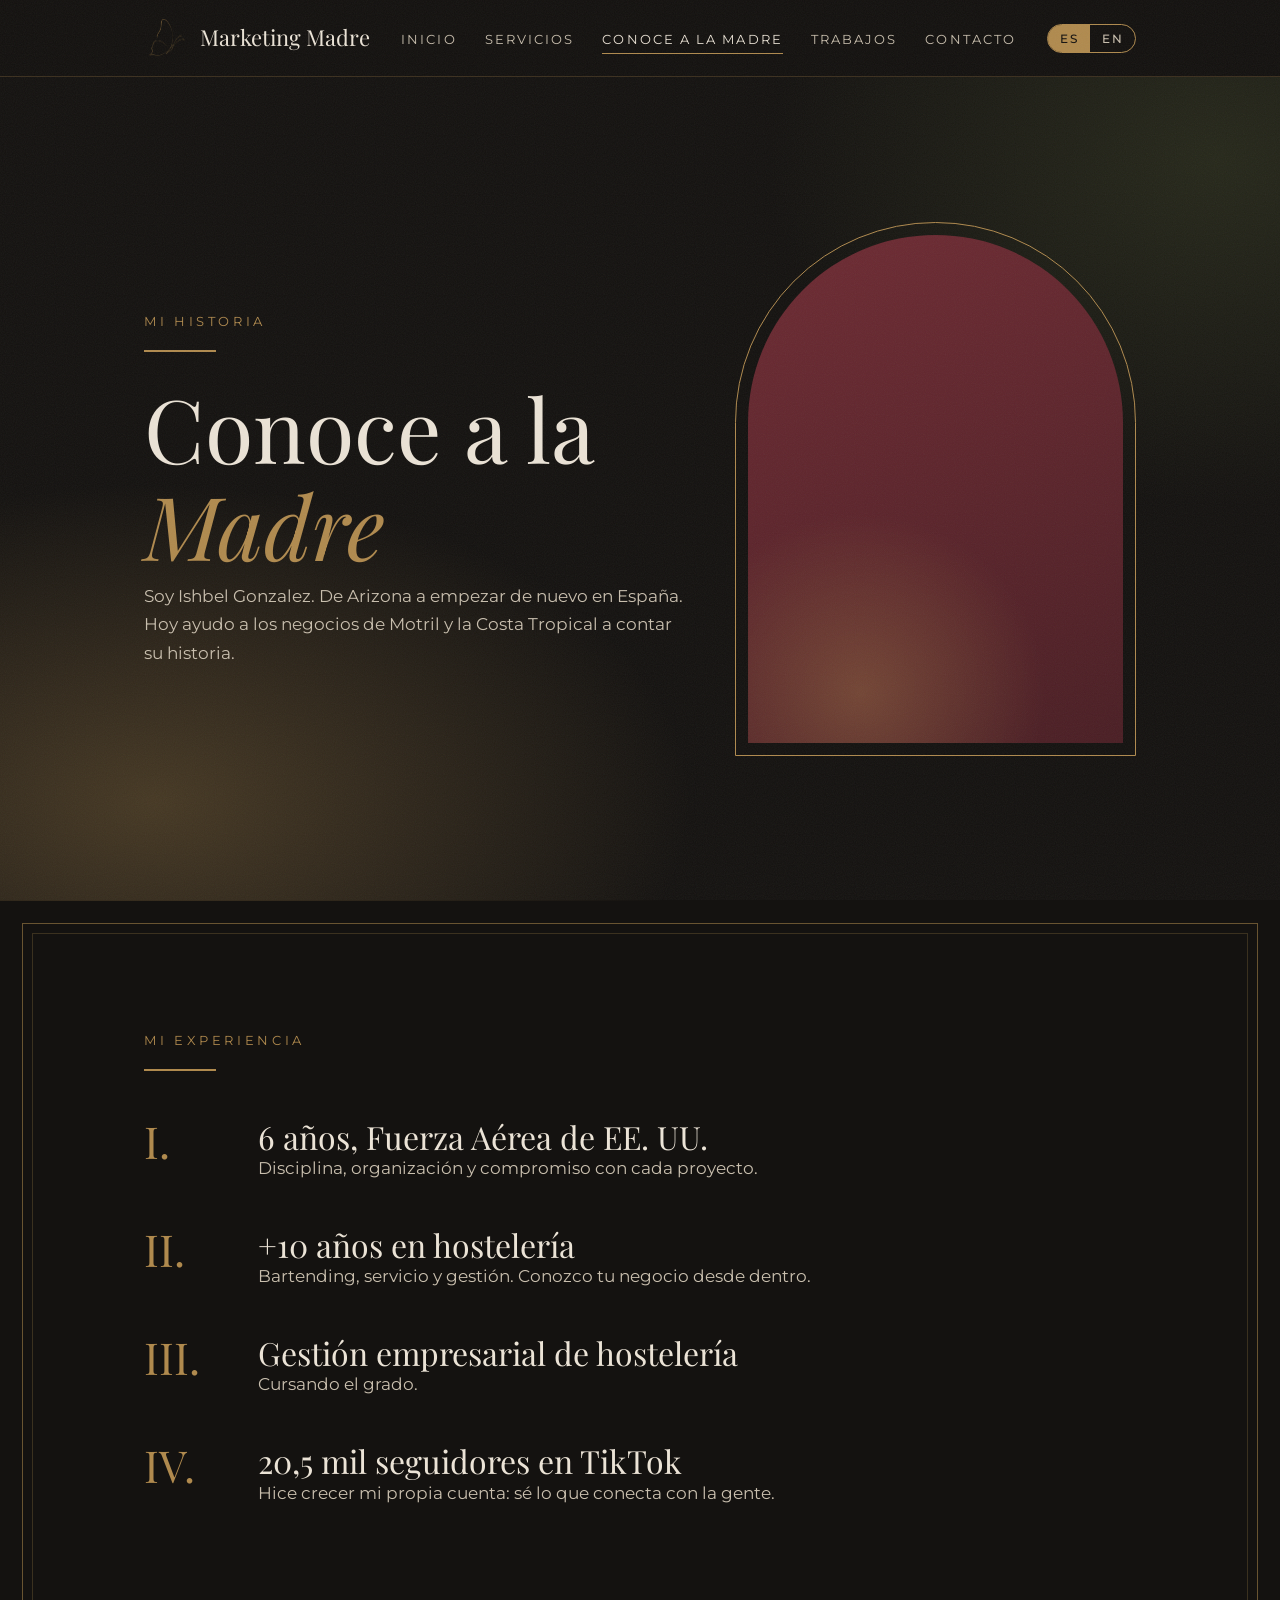
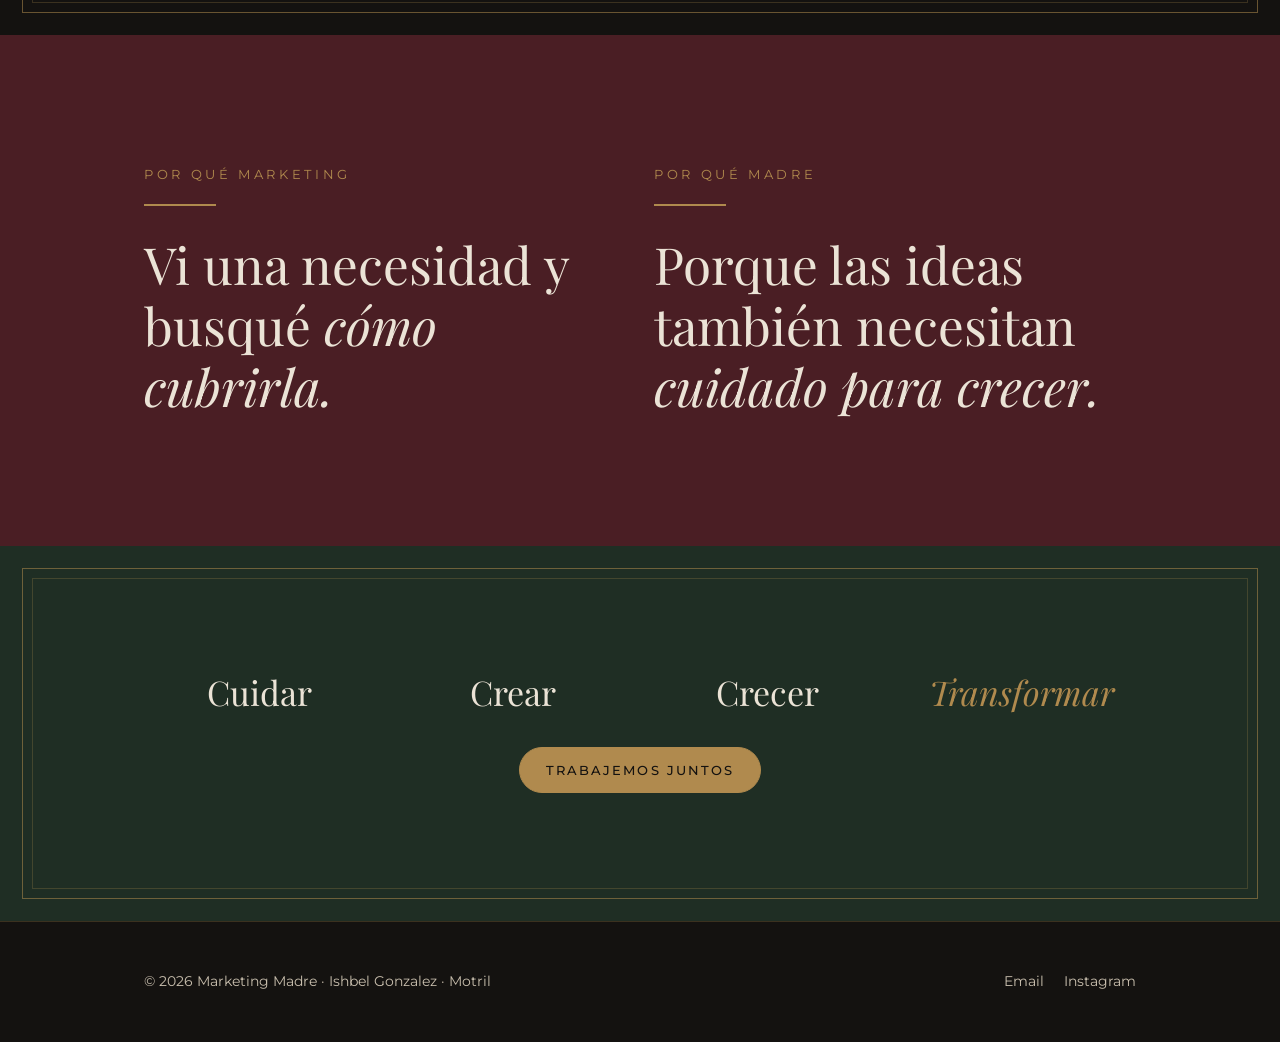
==== conoce.html @ c65c8752 "Launch Marketing Madre website Five pages (Inicio, Servicios, Conoce a la Madre, Trabajos, Contacto)" ====
<!doctype html>
<html lang="es">
<head>
  <meta charset="utf-8">
  <meta name="viewport" content="width=device-width, initial-scale=1">
  <title>Conoce a la Madre · Marketing Madre</title>
  <meta name="description" content="De Arizona a Motril: la historia detrás de Marketing Madre.">
  <link rel="icon" href="assets/mm-butterfly-brass.png">
  <link rel="preconnect" href="https://fonts.googleapis.com">
  <link rel="preconnect" href="https://fonts.gstatic.com" crossorigin>
  <link href="https://fonts.googleapis.com/css2?family=Montserrat:wght@400;500&family=Playfair+Display:ital@0;1&display=swap" rel="stylesheet">
  <link rel="stylesheet" href="styles.css">
</head>
<body>

<header class="site-header">
  <nav class="wrap nav" aria-label="Principal">
    <a class="brand" href="index.html"><img src="assets/mm-butterfly-brass.png" alt=""><span>Marketing Madre</span></a>
    <ul class="nav-links">
      <li><a href="index.html"><span data-lang="es">Inicio</span><span data-lang="en">Home</span></a></li>
      <li><a href="servicios.html"><span data-lang="es">Servicios</span><span data-lang="en">Services</span></a></li>
      <li><a href="conoce.html" aria-current="page"><span data-lang="es">Conoce a la Madre</span><span data-lang="en">Meet the Madre</span></a></li>
      <li><a href="trabajos.html"><span data-lang="es">Trabajos</span><span data-lang="en">Work</span></a></li>
      <li><a href="contacto.html"><span data-lang="es">Contacto</span><span data-lang="en">Contact</span></a></li>
    </ul>
    <div style="display:flex;gap:12px;align-items:center">
      <div class="lang-toggle" role="group" aria-label="Idioma / Language">
        <button type="button" data-set="es" aria-pressed="true">ES</button>
        <button type="button" data-set="en" aria-pressed="false">EN</button>
      </div>
      <button class="menu-btn" type="button" aria-expanded="false">MENÚ</button>
    </div>
  </nav>
</header>

<main>
  <section class="hero">
    <div class="wrap hero-grid">
      <div>
        <p class="eyebrow"><span data-lang="es">Mi historia</span><span data-lang="en">My story</span></p>
        <hr class="rule">
        <h1 data-lang="es">Conoce a la <em>Madre</em></h1>
        <h1 data-lang="en">Meet the <em>Madre</em></h1>
        <p class="lead" data-lang="es">Soy Ishbel Gonzalez. De Arizona a empezar de nuevo en España. Hoy ayudo a los negocios de Motril y la Costa Tropical a contar su historia.</p>
        <p class="lead" data-lang="en">I'm Ishbel Gonzalez. From Arizona to a new beginning in Spain. Today I help businesses in Motril and the Costa Tropical tell their story.</p>
      </div>
      <!-- To add your photo: save it as website/assets/ishbel.jpg -->
      <div class="arch">
        <div class="arch-inner"><img src="assets/ishbel.jpg" alt="Ishbel Gonzalez, fundadora de Marketing Madre" onerror="this.remove()"></div>
      </div>
    </div>
  </section>

  <section class="bg-ink framed">
    <div class="wrap">
      <p class="eyebrow"><span data-lang="es">Mi experiencia</span><span data-lang="en">My experience</span></p>
      <hr class="rule">
      <div class="timeline mt-48">
        <div class="timeline-item">
          <div class="numeral">I.</div>
          <div><h3 data-lang="es">6 años, Fuerza Aérea de EE. UU.</h3><h3 data-lang="en">6 years in the U.S. Air Force</h3>
            <p data-lang="es">Disciplina, organización y compromiso con cada proyecto.</p><p data-lang="en">Discipline, organisation and commitment to every project.</p></div>
        </div>
        <div class="timeline-item">
          <div class="numeral">II.</div>
          <div><h3 data-lang="es">+10 años en hostelería</h3><h3 data-lang="en">10+ years in hospitality</h3>
            <p data-lang="es">Bartending, servicio y gestión. Conozco tu negocio desde dentro.</p><p data-lang="en">Bartending, service and management. I know your business from the inside.</p></div>
        </div>
        <div class="timeline-item">
          <div class="numeral">III.</div>
          <div><h3 data-lang="es">Gestión empresarial de hostelería</h3><h3 data-lang="en">Hospitality business management</h3>
            <p data-lang="es">Cursando el grado.</p><p data-lang="en">Currently completing my degree.</p></div>
        </div>
        <div class="timeline-item">
          <div class="numeral">IV.</div>
          <div><h3 data-lang="es">20,5 mil seguidores en TikTok</h3><h3 data-lang="en">20.5K followers on TikTok</h3>
            <p data-lang="es">Hice crecer mi propia cuenta: sé lo que conecta con la gente.</p><p data-lang="en">I grew my own account, so I know what connects with people.</p></div>
        </div>
      </div>
    </div>
  </section>

  <section class="bg-merlot">
    <div class="wrap grid-2" style="align-items:center">
      <div>
        <p class="eyebrow"><span data-lang="es">Por qué marketing</span><span data-lang="en">Why marketing</span></p>
        <hr class="rule">
        <p class="quote" data-lang="es">Vi una necesidad y busqué <em>cómo cubrirla.</em></p>
        <p class="quote" data-lang="en">I saw a need, and I found <em>a way to meet it.</em></p>
      </div>
      <div>
        <p class="eyebrow"><span data-lang="es">Por qué Madre</span><span data-lang="en">Why Madre</span></p>
        <hr class="rule">
        <p class="quote" data-lang="es">Porque las ideas también necesitan <em>cuidado para crecer.</em></p>
        <p class="quote" data-lang="en">Because ideas need <em>care to grow, too.</em></p>
      </div>
    </div>
  </section>

  <section class="bg-forest framed">
    <div class="wrap center">
      <div class="grid-4">
        <div><h3 data-lang="es">Cuidar</h3><h3 data-lang="en">Care</h3></div>
        <div><h3 data-lang="es">Crear</h3><h3 data-lang="en">Create</h3></div>
        <div><h3 data-lang="es">Crecer</h3><h3 data-lang="en">Grow</h3></div>
        <div><h3 data-lang="es"><em>Transformar</em></h3><h3 data-lang="en"><em>Transform</em></h3></div>
      </div>
      <div class="cta-row" style="justify-content:center">
        <a class="btn btn-solid" href="contacto.html"><span data-lang="es">Trabajemos juntos</span><span data-lang="en">Let's work together</span></a>
      </div>
    </div>
  </section>
</main>

<footer class="site-footer">
  <div class="wrap footer-grid">
    <span>© <span data-year></span> Marketing Madre · Ishbel Gonzalez · Motril</span>
    <span><a data-email href="#">Email</a><a data-instagram href="#">Instagram</a></span>
  </div>
</footer>

<script src="main.js"></script>
</body>
</html>
---- styles.css ----
:root {
  --ink: #141210;
  --merlot: #4a1e24;
  --wine: #6e2b33;
  --forest: #1f2e24;
  --olive: #5e6b3a;
  --brass: #b08a4e;
  --bone: #ebe3d6;
  --muted: #c9bfae;
  --serif: "Playfair Display", Georgia, serif;
  --sans: "Montserrat", system-ui, sans-serif;
  --gutter: clamp(20px, 5vw, 64px);
  --max: 1120px;
}

* { box-sizing: border-box; margin: 0; padding: 0; }

html { scroll-behavior: smooth; }

body {
  background: var(--ink);
  color: var(--bone);
  font-family: var(--sans);
  font-size: 17px;
  line-height: 1.7;
  -webkit-font-smoothing: antialiased;
}

/* soft film grain over everything */
body::before {
  content: "";
  position: fixed;
  inset: 0;
  pointer-events: none;
  z-index: 100;
  opacity: 0.06;
  background-image: url("data:image/svg+xml,%3Csvg xmlns='http://www.w3.org/2000/svg' width='160' height='160'%3E%3Cfilter id='n'%3E%3CfeTurbulence type='fractalNoise' baseFrequency='0.9' numOctaves='2' stitchTiles='stitch'/%3E%3C/filter%3E%3Crect width='100%25' height='100%25' filter='url(%23n)'/%3E%3C/svg%3E");
}

a { color: inherit; }
img { max-width: 100%; display: block; }

.wrap { max-width: var(--max); margin: 0 auto; padding: 0 var(--gutter); }

/* ---------- type ---------- */
h1, h2, h3 { font-family: var(--serif); font-weight: 400; line-height: 1.1; }
h1 { font-size: clamp(44px, 7vw, 88px); }
h2 { font-size: clamp(34px, 4.5vw, 56px); }
h3 { font-size: clamp(26px, 3vw, 34px); }
h1 em, h2 em, h3 em { color: var(--brass); }

.eyebrow {
  font-size: 13px;
  letter-spacing: 0.28em;
  text-transform: uppercase;
  color: var(--brass);
}
.rule { width: 72px; height: 2px; background: var(--brass); margin: 18px 0 28px; border: 0; }
.rule.center { margin-left: auto; margin-right: auto; }
.sub { font-family: var(--serif); font-style: italic; color: var(--brass); font-size: clamp(20px, 2.2vw, 26px); }
.lead { color: var(--muted); max-width: 56ch; }

/* ---------- header ---------- */
.site-header {
  position: sticky;
  top: 0;
  z-index: 50;
  background: rgba(20, 18, 16, 0.86);
  backdrop-filter: blur(8px);
  border-bottom: 1px solid rgba(176, 138, 78, 0.25);
}
.nav { display: flex; align-items: center; justify-content: space-between; gap: 20px; height: 76px; }
.brand { display: flex; align-items: center; gap: 12px; text-decoration: none; }
.brand img { width: 44px; height: 44px; object-fit: contain; }
.brand span { font-family: var(--serif); font-size: 22px; white-space: nowrap; }
.nav-links { display: flex; align-items: center; gap: 28px; list-style: none; }
.nav-links a {
  text-decoration: none;
  white-space: nowrap;
  font-size: 13px;
  letter-spacing: 0.16em;
  text-transform: uppercase;
  color: var(--muted);
  padding: 6px 0;
  border-bottom: 1px solid transparent;
}
.nav-links a:hover, .nav-links a[aria-current="page"] { color: var(--bone); border-bottom-color: var(--brass); }

.lang-toggle {
  display: flex;
  border: 1px solid var(--brass);
  border-radius: 999px;
  overflow: hidden;
}
.lang-toggle button {
  background: none;
  border: 0;
  color: var(--muted);
  font: 500 12px var(--sans);
  letter-spacing: 0.12em;
  padding: 6px 12px;
  cursor: pointer;
}
.lang-toggle button[aria-pressed="true"] { background: var(--brass); color: var(--ink); }

.menu-btn { display: none; background: none; border: 1px solid var(--brass); color: var(--bone); border-radius: 6px; padding: 8px 12px; font: 500 12px var(--sans); letter-spacing: 0.14em; cursor: pointer; }

@media (max-width: 1040px) {
  .menu-btn { display: block; }
  .nav-links {
    display: none;
    position: absolute;
    top: 76px; left: 0; right: 0;
    flex-direction: column;
    gap: 0;
    background: var(--ink);
    border-bottom: 1px solid rgba(176, 138, 78, 0.25);
    padding: 8px var(--gutter) 20px;
  }
  .nav-links.open { display: flex; }
  .nav-links li { width: 100%; }
  .nav-links a { display: block; padding: 14px 0; }
}

/* ---------- sections ---------- */
section { padding: clamp(72px, 10vw, 128px) 0; position: relative; }
.bg-merlot { background: var(--merlot); }
.bg-forest { background: var(--forest); }
.bg-ink { background: var(--ink); }

/* art-deco double frame */
.framed { position: relative; }
.framed::before, .framed::after {
  content: "";
  position: absolute;
  pointer-events: none;
  border: 1px solid var(--brass);
}
.framed::before { inset: 22px; opacity: 0.55; }
.framed::after { inset: 32px; opacity: 0.25; }

/* candle-glow hero */
.hero {
  min-height: calc(100vh - 76px);
  display: grid;
  align-items: center;
  background:
    radial-gradient(ellipse 60% 55% at 12% 88%, rgba(176, 138, 78, 0.32), transparent 70%),
    radial-gradient(ellipse 50% 60% at 95% 10%, rgba(94, 107, 58, 0.25), transparent 70%),
    var(--ink);
  overflow: hidden;
}
.hero-grid { display: grid; grid-template-columns: 1.15fr 0.85fr; gap: 48px; align-items: center; }
.hero p.lead { margin-top: 8px; }
.cta-row { display: flex; flex-wrap: wrap; gap: 14px; margin-top: 36px; }

.btn {
  display: inline-flex;
  align-items: center;
  gap: 10px;
  padding: 14px 26px;
  border-radius: 999px;
  font: 500 13px var(--sans);
  letter-spacing: 0.16em;
  text-transform: uppercase;
  text-decoration: none;
  border: 1px solid var(--brass);
  transition: background 0.2s, color 0.2s;
}
.btn-solid { background: var(--brass); color: var(--ink); }
.btn-solid:hover { background: var(--bone); border-color: var(--bone); }
.btn-ghost { color: var(--bone); }
.btn-ghost:hover { background: rgba(176, 138, 78, 0.15); }

/* arch (the chrysalis) */
.arch {
  aspect-ratio: 3 / 4;
  width: 100%;
  max-width: 420px;
  margin-left: auto;
  border: 1px solid var(--brass);
  border-radius: 999px 999px 0 0;
  padding: 12px;
}
.arch-inner {
  width: 100%;
  height: 100%;
  border-radius: 999px 999px 0 0;
  background:
    radial-gradient(ellipse 70% 50% at 30% 90%, rgba(176, 138, 78, 0.35), transparent 70%),
    linear-gradient(160deg, var(--wine), var(--merlot));
  background-size: cover;
  background-position: center top;
  display: grid;
  place-items: center;
  overflow: hidden;
}
.arch-inner img { width: 100%; height: 100%; object-fit: cover; object-position: top; }
.arch-inner .arch-logo { width: 46%; height: auto; object-fit: contain; opacity: 0.9; }

@media (max-width: 860px) {
  .hero-grid { grid-template-columns: 1fr; }
  .arch { margin: 12px auto 0; max-width: 320px; }
}

/* ---------- cards / lists ---------- */
.grid-2 { display: grid; grid-template-columns: repeat(2, minmax(0, 1fr)); gap: 28px; }
.grid-3 { display: grid; grid-template-columns: repeat(3, minmax(0, 1fr)); gap: 28px; }
.grid-4 { display: grid; grid-template-columns: repeat(4, minmax(0, 1fr)); gap: 24px; }
@media (max-width: 960px) { .grid-3, .grid-4 { grid-template-columns: repeat(2, minmax(0, 1fr)); } }
@media (max-width: 640px) { .grid-2, .grid-3, .grid-4 { grid-template-columns: 1fr; } }

.numeral { font-family: var(--serif); color: var(--brass); font-size: 44px; line-height: 1; }
.pillar h3 { margin: 14px 0 6px; font-size: 26px; }
.pillar p { color: var(--muted); font-size: 15px; }

.tier {
  border: 1px solid rgba(176, 138, 78, 0.45);
  padding: 36px 30px;
  display: flex;
  flex-direction: column;
  background: rgba(20, 18, 16, 0.35);
}
.tier.featured { border-color: var(--brass); background: rgba(176, 138, 78, 0.08); }
.tier .eyebrow { font-size: 12px; }
.tier h3 { margin: 10px 0 4px; }
.tier .price { font-family: var(--serif); font-size: 52px; color: var(--brass); margin: 6px 0 4px; }
.tier .price small { font-size: 18px; color: var(--muted); }
.tier ul { list-style: none; margin: 20px 0 28px; flex: 1; }
.tier li { padding: 9px 0; border-bottom: 1px solid rgba(235, 227, 214, 0.1); font-size: 15px; color: var(--muted); }
.tier li::before { content: "—"; color: var(--brass); margin-right: 10px; }

.timeline { display: grid; gap: 44px; }
.timeline-item { display: grid; grid-template-columns: 90px 1fr; gap: 24px; align-items: start; }
.timeline-item h3 { font-size: clamp(24px, 2.6vw, 32px); }
.timeline-item p { color: var(--muted); }

.quote { font-family: var(--serif); font-size: clamp(30px, 4vw, 52px); line-height: 1.2; max-width: 22ch; }

.placeholder {
  border: 1px dashed rgba(176, 138, 78, 0.6);
  padding: 44px 32px;
  text-align: center;
  color: var(--muted);
}
.placeholder .sub { display: block; margin-bottom: 8px; }

.contact-card {
  border: 1px solid rgba(176, 138, 78, 0.45);
  padding: 40px 32px;
  text-align: center;
  text-decoration: none;
  display: block;
  transition: background 0.2s;
}
.contact-card:hover { background: rgba(176, 138, 78, 0.1); }
.contact-card .eyebrow { display: block; margin-bottom: 12px; }
.contact-card strong { font-family: var(--serif); font-weight: 400; font-size: 26px; word-break: break-word; }

.center { text-align: center; }
.center .lead { margin-left: auto; margin-right: auto; }
.mt-48 { margin-top: 48px; }

/* ---------- footer ---------- */
.site-footer { border-top: 1px solid rgba(176, 138, 78, 0.25); padding: 48px 0; font-size: 14px; color: var(--muted); }
.footer-grid { display: flex; flex-wrap: wrap; justify-content: space-between; gap: 20px; align-items: center; }
.footer-grid a { text-decoration: none; margin-left: 20px; }
.footer-grid a:hover { color: var(--brass); }

/* ---------- language ---------- */
html[lang="es"] [data-lang="en"],
html[lang="en"] [data-lang="es"] { display: none !important; }
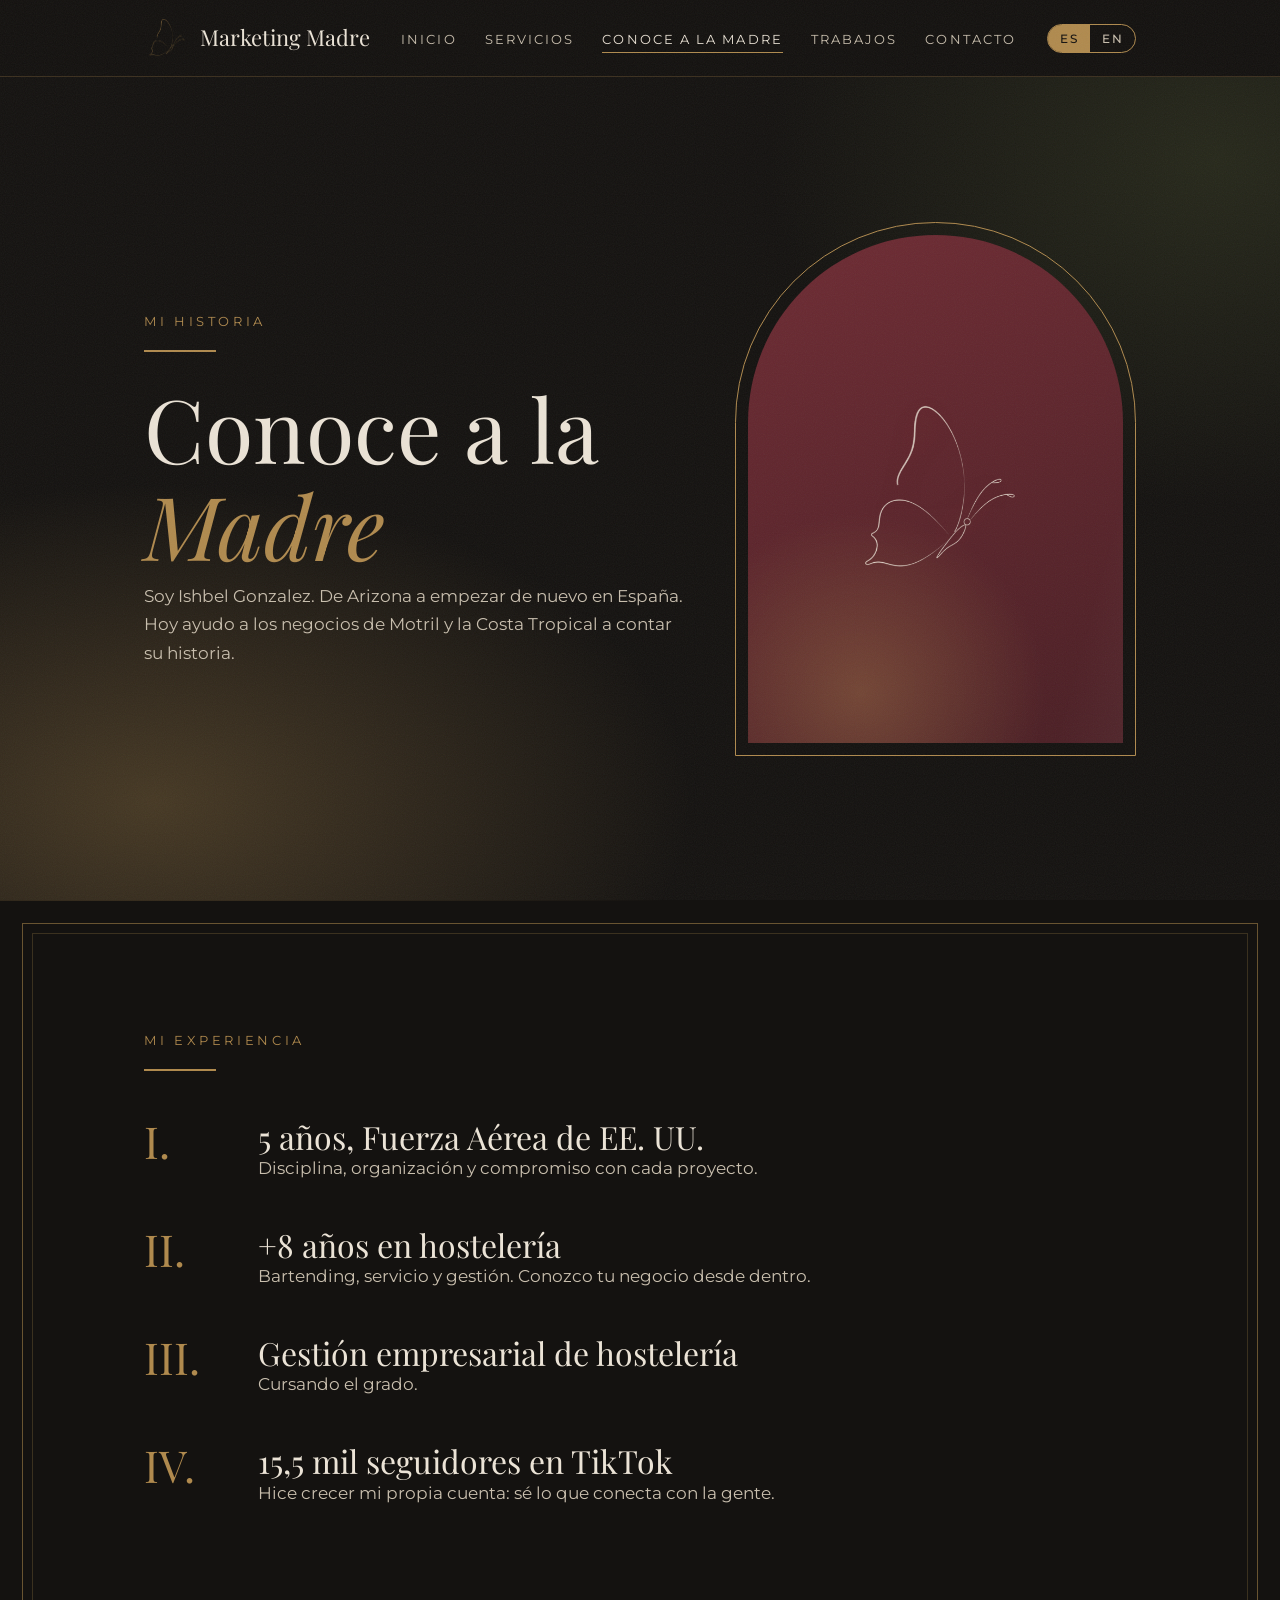
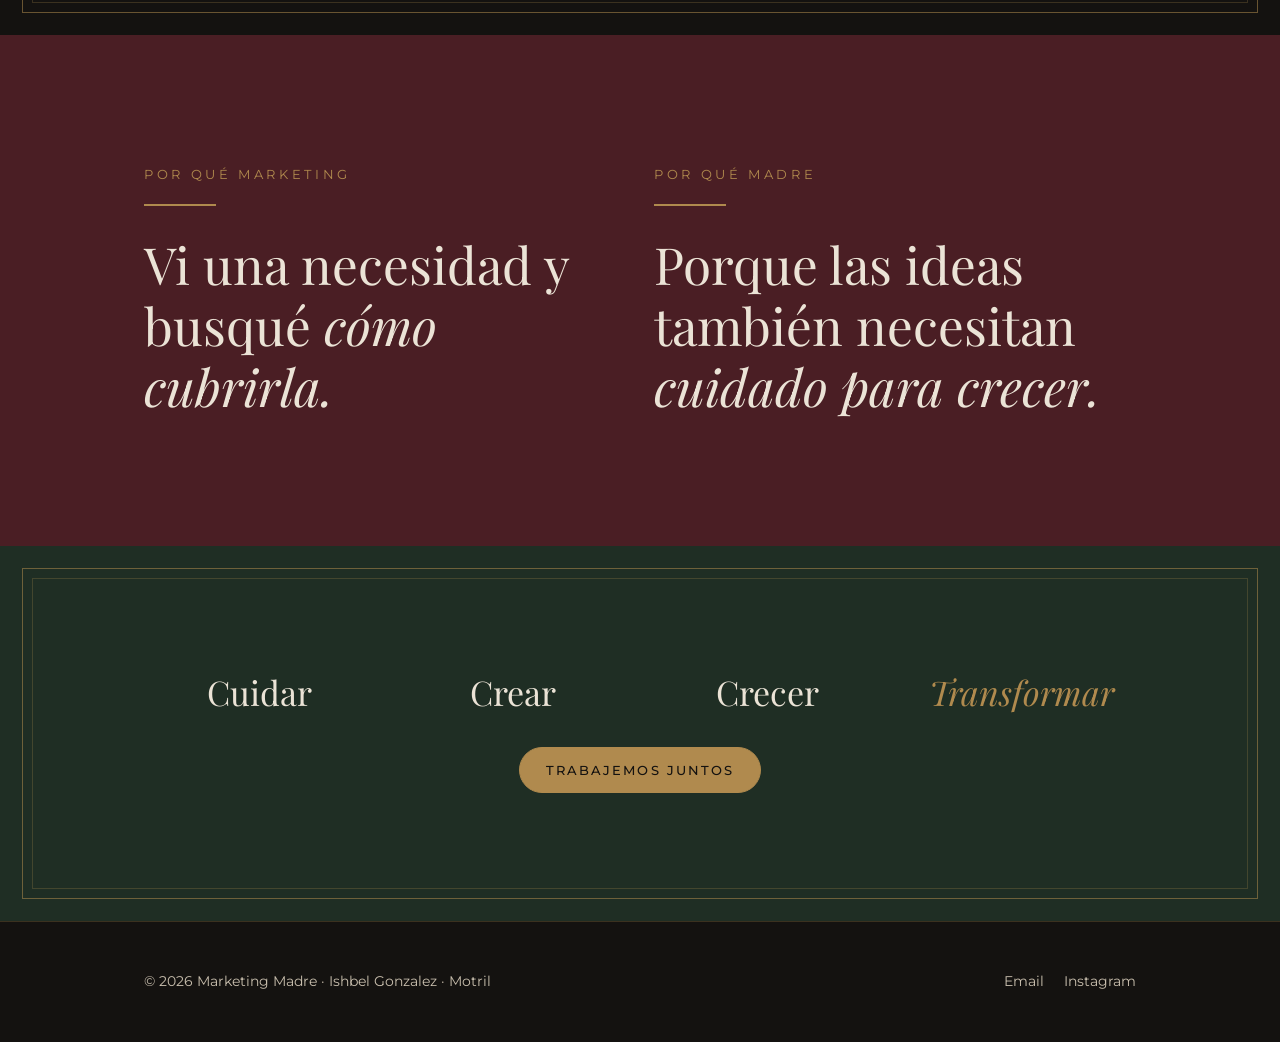
==== commit 226a8e29: "Add smooth motion, hover effects and animated butterfly - Sections fade up on scroll; headlines arri" ====
--- a/conoce.html
+++ b/conoce.html
@@ -44,9 +44,12 @@
         <p class="lead" data-lang="es">Soy Ishbel Gonzalez. De Arizona a empezar de nuevo en España. Hoy ayudo a los negocios de Motril y la Costa Tropical a contar su historia.</p>
         <p class="lead" data-lang="en">I'm Ishbel Gonzalez. From Arizona to a new beginning in Spain. Today I help businesses in Motril and the Costa Tropical tell their story.</p>
       </div>
-      <!-- To add your photo: save it as website/assets/ishbel.jpg -->
+      <!-- The butterfly shows until you add your photo: save it as website/assets/ishbel.jpg and it covers the butterfly -->
       <div class="arch">
-        <div class="arch-inner"><img src="assets/ishbel.jpg" alt="Ishbel Gonzalez, fundadora de Marketing Madre" onerror="this.remove()"></div>
+        <div class="arch-inner">
+          <img class="arch-logo" src="assets/mm-butterfly-bone.png" alt="">
+          <img class="arch-photo" src="assets/ishbel.jpg" alt="Ishbel Gonzalez, fundadora de Marketing Madre" onerror="this.remove()">
+        </div>
       </div>
     </div>
   </section>
@@ -58,12 +61,12 @@
       <div class="timeline mt-48">
         <div class="timeline-item">
           <div class="numeral">I.</div>
-          <div><h3 data-lang="es">6 años, Fuerza Aérea de EE. UU.</h3><h3 data-lang="en">6 years in the U.S. Air Force</h3>
+          <div><h3 data-lang="es"><span data-count="6">6</span> años, Fuerza Aérea de EE. UU.</h3><h3 data-lang="en"><span data-count="6">6</span> years in the U.S. Air Force</h3>
             <p data-lang="es">Disciplina, organización y compromiso con cada proyecto.</p><p data-lang="en">Discipline, organisation and commitment to every project.</p></div>
         </div>
         <div class="timeline-item">
           <div class="numeral">II.</div>
-          <div><h3 data-lang="es">+10 años en hostelería</h3><h3 data-lang="en">10+ years in hospitality</h3>
+          <div><h3 data-lang="es">+<span data-count="10">10</span> años en hostelería</h3><h3 data-lang="en"><span data-count="10">10</span>+ years in hospitality</h3>
             <p data-lang="es">Bartending, servicio y gestión. Conozco tu negocio desde dentro.</p><p data-lang="en">Bartending, service and management. I know your business from the inside.</p></div>
         </div>
         <div class="timeline-item">
@@ -73,7 +76,7 @@
         </div>
         <div class="timeline-item">
           <div class="numeral">IV.</div>
-          <div><h3 data-lang="es">20,5 mil seguidores en TikTok</h3><h3 data-lang="en">20.5K followers on TikTok</h3>
+          <div><h3 data-lang="es"><span data-count="20.5">20,5</span> mil seguidores en TikTok</h3><h3 data-lang="en"><span data-count="20.5">20.5</span>K followers on TikTok</h3>
             <p data-lang="es">Hice crecer mi propia cuenta: sé lo que conecta con la gente.</p><p data-lang="en">I grew my own account, so I know what connects with people.</p></div>
         </div>
       </div>
--- a/styles.css
+++ b/styles.css
@@ -11,6 +11,7 @@
   --sans: "Montserrat", system-ui, sans-serif;
   --gutter: clamp(20px, 5vw, 64px);
   --max: 1120px;
+  --ease: cubic-bezier(0.2, 0.7, 0.2, 1);
 }
 
 * { box-sizing: border-box; margin: 0; padding: 0; }
@@ -82,9 +83,23 @@
   text-transform: uppercase;
   color: var(--muted);
   padding: 6px 0;
-  border-bottom: 1px solid transparent;
-}
-.nav-links a:hover, .nav-links a[aria-current="page"] { color: var(--bone); border-bottom-color: var(--brass); }
+  position: relative;
+  transition: color 0.3s;
+}
+.nav-links a::after {
+  content: "";
+  position: absolute;
+  left: 0; right: 0; bottom: 0;
+  height: 1px;
+  background: var(--brass);
+  transform: scaleX(0);
+  transform-origin: left;
+  transition: transform 0.4s var(--ease);
+}
+.nav-links a:hover, .nav-links a[aria-current="page"] { color: var(--bone); }
+.nav-links a:hover::after, .nav-links a[aria-current="page"]::after { transform: scaleX(1); }
+.site-header { transition: background 0.3s, box-shadow 0.3s; }
+.site-header.is-scrolled { background: rgba(20, 18, 16, 0.94); box-shadow: 0 12px 32px -16px rgba(0, 0, 0, 0.7); }
 
 .lang-toggle {
   display: flex;
@@ -120,6 +135,22 @@
   .nav-links.open { display: flex; }
   .nav-links li { width: 100%; }
   .nav-links a { display: block; padding: 14px 0; }
+  .nav-links a::after { display: none; }
+  .nav-links a[aria-current="page"] { color: var(--brass); }
+}
+
+/* small phones: keep logo, toggle and menu on one line */
+@media (max-width: 480px) {
+  .nav { gap: 10px; }
+  .brand { gap: 8px; }
+  .brand img { width: 34px; height: 34px; }
+  .brand span { font-size: 18px; }
+  .lang-toggle button { padding: 6px 9px; }
+  .menu-btn { padding: 8px 10px; }
+}
+@media (max-width: 400px) {
+  .brand img { width: 30px; height: 30px; }
+  .brand span { font-size: 16px; }
 }
 
 /* ---------- sections ---------- */
@@ -165,8 +196,10 @@
   text-transform: uppercase;
   text-decoration: none;
   border: 1px solid var(--brass);
-  transition: background 0.2s, color 0.2s;
-}
+  transition: background 0.25s, color 0.25s, border-color 0.25s, transform 0.25s var(--ease), box-shadow 0.25s;
+}
+.btn:hover { transform: translateY(-2px); box-shadow: 0 12px 24px -12px rgba(176, 138, 78, 0.55); }
+.btn:active { transform: translateY(0); }
 .btn-solid { background: var(--brass); color: var(--ink); }
 .btn-solid:hover { background: var(--bone); border-color: var(--bone); }
 .btn-ghost { color: var(--bone); }
@@ -181,7 +214,10 @@
   border: 1px solid var(--brass);
   border-radius: 999px 999px 0 0;
   padding: 12px;
-}
+  transition: transform 0.8s var(--ease);
+  animation: arch-in 1.4s var(--ease) 0.3s backwards;
+}
+@keyframes arch-in { from { opacity: 0; translate: 0 40px; } }
 .arch-inner {
   width: 100%;
   height: 100%;
@@ -194,9 +230,41 @@
   display: grid;
   place-items: center;
   overflow: hidden;
+  position: relative;
 }
 .arch-inner img { width: 100%; height: 100%; object-fit: cover; object-position: top; }
-.arch-inner .arch-logo { width: 46%; height: auto; object-fit: contain; opacity: 0.9; }
+.arch-inner .arch-photo { position: absolute; inset: 0; }
+.arch-inner .arch-logo {
+  width: 46%;
+  height: auto;
+  object-fit: contain;
+  opacity: 0.9;
+  filter: drop-shadow(0 0 22px rgba(176, 138, 78, 0.35));
+  animation: drift 9s ease-in-out infinite, flutter 4.5s ease-in-out infinite;
+}
+/* a slow candle-light sheen across the arch */
+.arch-inner::after {
+  content: "";
+  position: absolute;
+  inset: 0;
+  pointer-events: none;
+  background: linear-gradient(105deg, transparent 35%, rgba(235, 227, 214, 0.1) 50%, transparent 65%) no-repeat;
+  background-size: 300% 100%;
+  animation: sheen 7s ease-in-out infinite;
+}
+@keyframes drift {
+  0%, 100% { translate: 0 0; rotate: -2deg; }
+  50% { translate: 0 -14px; rotate: 2deg; }
+}
+@keyframes flutter {
+  0%, 62%, 78%, 100% { scale: 1 1; }
+  70% { scale: 0.9 1; }
+  86% { scale: 0.95 1; }
+}
+@keyframes sheen {
+  0%, 30% { background-position: 150% 0; }
+  70%, 100% { background-position: -50% 0; }
+}
 
 @media (max-width: 860px) {
   .hero-grid { grid-template-columns: 1fr; }
@@ -211,6 +279,8 @@
 @media (max-width: 640px) { .grid-2, .grid-3, .grid-4 { grid-template-columns: 1fr; } }
 
 .numeral { font-family: var(--serif); color: var(--brass); font-size: 44px; line-height: 1; }
+.pillar .numeral { display: inline-block; transition: transform 0.4s var(--ease); }
+.pillar:hover .numeral { transform: translateX(8px); }
 .pillar h3 { margin: 14px 0 6px; font-size: 26px; }
 .pillar p { color: var(--muted); font-size: 15px; }
 
@@ -220,8 +290,36 @@
   display: flex;
   flex-direction: column;
   background: rgba(20, 18, 16, 0.35);
+  position: relative;
+  transition: transform 0.4s var(--ease), border-color 0.4s, box-shadow 0.4s;
+}
+.tier:hover {
+  transform: translateY(-6px);
+  border-color: var(--brass);
+  box-shadow: 0 28px 48px -28px rgba(0, 0, 0, 0.8), 0 0 40px -20px rgba(176, 138, 78, 0.45);
 }
 .tier.featured { border-color: var(--brass); background: rgba(176, 138, 78, 0.08); }
+.badge {
+  position: absolute;
+  top: -14px;
+  right: 24px;
+  background: var(--brass);
+  color: var(--ink);
+  font: 500 11px var(--sans);
+  letter-spacing: 0.16em;
+  text-transform: uppercase;
+  padding: 6px 14px;
+  border-radius: 999px;
+  overflow: hidden;
+}
+.badge::after {
+  content: "";
+  position: absolute;
+  inset: 0;
+  background: linear-gradient(105deg, transparent 35%, rgba(255, 255, 255, 0.45) 50%, transparent 65%) no-repeat;
+  background-size: 300% 100%;
+  animation: sheen 4s ease-in-out infinite;
+}
 .tier .eyebrow { font-size: 12px; }
 .tier h3 { margin: 10px 0 4px; }
 .tier .price { font-family: var(--serif); font-size: 52px; color: var(--brass); margin: 6px 0 4px; }
@@ -237,6 +335,37 @@
 
 .quote { font-family: var(--serif); font-size: clamp(30px, 4vw, 52px); line-height: 1.2; max-width: 22ch; }
 
+/* ---------- testimonials ---------- */
+.testimonials { max-width: 680px; margin: 0 auto; }
+.t-stack { display: grid; }
+.t-stack > * { grid-area: 1 / 1; transition: opacity 0.5s ease-out, transform 0.5s ease-out, filter 0.5s ease-out; }
+.t-stack > :not(.is-active) { opacity: 0; pointer-events: none; }
+.t-quote { font-family: var(--serif); font-size: clamp(26px, 3.4vw, 38px); line-height: 1.3; }
+.t-quote em { color: var(--brass); }
+.t-quote:not(.is-active) { transform: translateY(16px); filter: blur(4px); }
+.t-author { display: flex; align-items: center; gap: 24px; margin-top: 44px; }
+.t-avatars { display: flex; }
+.t-avatar {
+  width: 48px;
+  height: 48px;
+  margin-left: -8px;
+  border-radius: 50%;
+  border: 1px solid var(--brass);
+  background: var(--wine);
+  color: var(--bone);
+  font: 22px var(--serif);
+  cursor: pointer;
+  opacity: 0.55;
+  transition: transform 0.3s ease-out, opacity 0.3s ease-out;
+}
+.t-avatar:first-child { margin-left: 0; }
+.t-avatar:hover { opacity: 0.85; transform: scale(1.05); }
+.t-avatar.is-active { opacity: 1; transform: scale(1.1); position: relative; z-index: 1; }
+.t-divider { width: 1px; height: 36px; background: var(--brass); opacity: 0.5; }
+.t-name { font-weight: 500; font-size: 15px; line-height: 1.5; }
+.t-name span { display: block; font-weight: 400; font-size: 12px; letter-spacing: 0.14em; text-transform: uppercase; color: var(--muted); }
+.t-name:not(.is-active) { transform: translateX(-8px); }
+
 .placeholder {
   border: 1px dashed rgba(176, 138, 78, 0.6);
   padding: 44px 32px;
@@ -251,9 +380,9 @@
   text-align: center;
   text-decoration: none;
   display: block;
-  transition: background 0.2s;
-}
-.contact-card:hover { background: rgba(176, 138, 78, 0.1); }
+  transition: background 0.3s, border-color 0.3s, transform 0.4s var(--ease);
+}
+.contact-card:hover { background: rgba(176, 138, 78, 0.1); border-color: var(--brass); transform: translateY(-4px); }
 .contact-card .eyebrow { display: block; margin-bottom: 12px; }
 .contact-card strong { font-family: var(--serif); font-weight: 400; font-size: 26px; word-break: break-word; }
 
@@ -267,6 +396,41 @@
 .footer-grid a { text-decoration: none; margin-left: 20px; }
 .footer-grid a:hover { color: var(--brass); }
 
+/* ---------- motion ---------- */
+/* headlines arrive word by word (main.js wraps each word) */
+main h1 .word {
+  display: inline-block;
+  animation: word-in 0.9s var(--ease) backwards;
+  animation-delay: calc(var(--i) * 90ms + 150ms);
+}
+@keyframes word-in { from { opacity: 0; translate: 0 0.35em; filter: blur(6px); } }
+
+/* sections fade up as they scroll in (main.js adds .reveal, then .is-in) */
+.reveal {
+  opacity: 0;
+  translate: 0 28px;
+  filter: blur(4px);
+  transition: opacity 0.9s var(--ease), translate 0.9s var(--ease), scale 0.9s var(--ease), filter 0.9s var(--ease);
+  transition-delay: calc(var(--d, 0) * 90ms);
+}
+.rule.reveal { translate: none; filter: none; scale: 0 1; transform-origin: left; }
+.rule.center.reveal { transform-origin: center; }
+.reveal.is-in { opacity: 1; translate: none; scale: none; filter: none; }
+
+/* soft cross-fade between pages */
+@media (prefers-reduced-motion: no-preference) {
+  @view-transition { navigation: auto; }
+  .site-header { view-transition-name: site-header; }
+  ::view-transition-old(root) { animation: 0.3s ease both page-out; }
+  ::view-transition-new(root) { animation: 0.5s ease both page-in; }
+}
+@keyframes page-out { to { opacity: 0; } }
+@keyframes page-in { from { opacity: 0; } }
+
+@media (prefers-reduced-motion: reduce) {
+  *, *::before, *::after { animation: none !important; transition: none !important; }
+}
+
 /* ---------- language ---------- */
 html[lang="es"] [data-lang="en"],
 html[lang="en"] [data-lang="es"] { display: none !important; }
